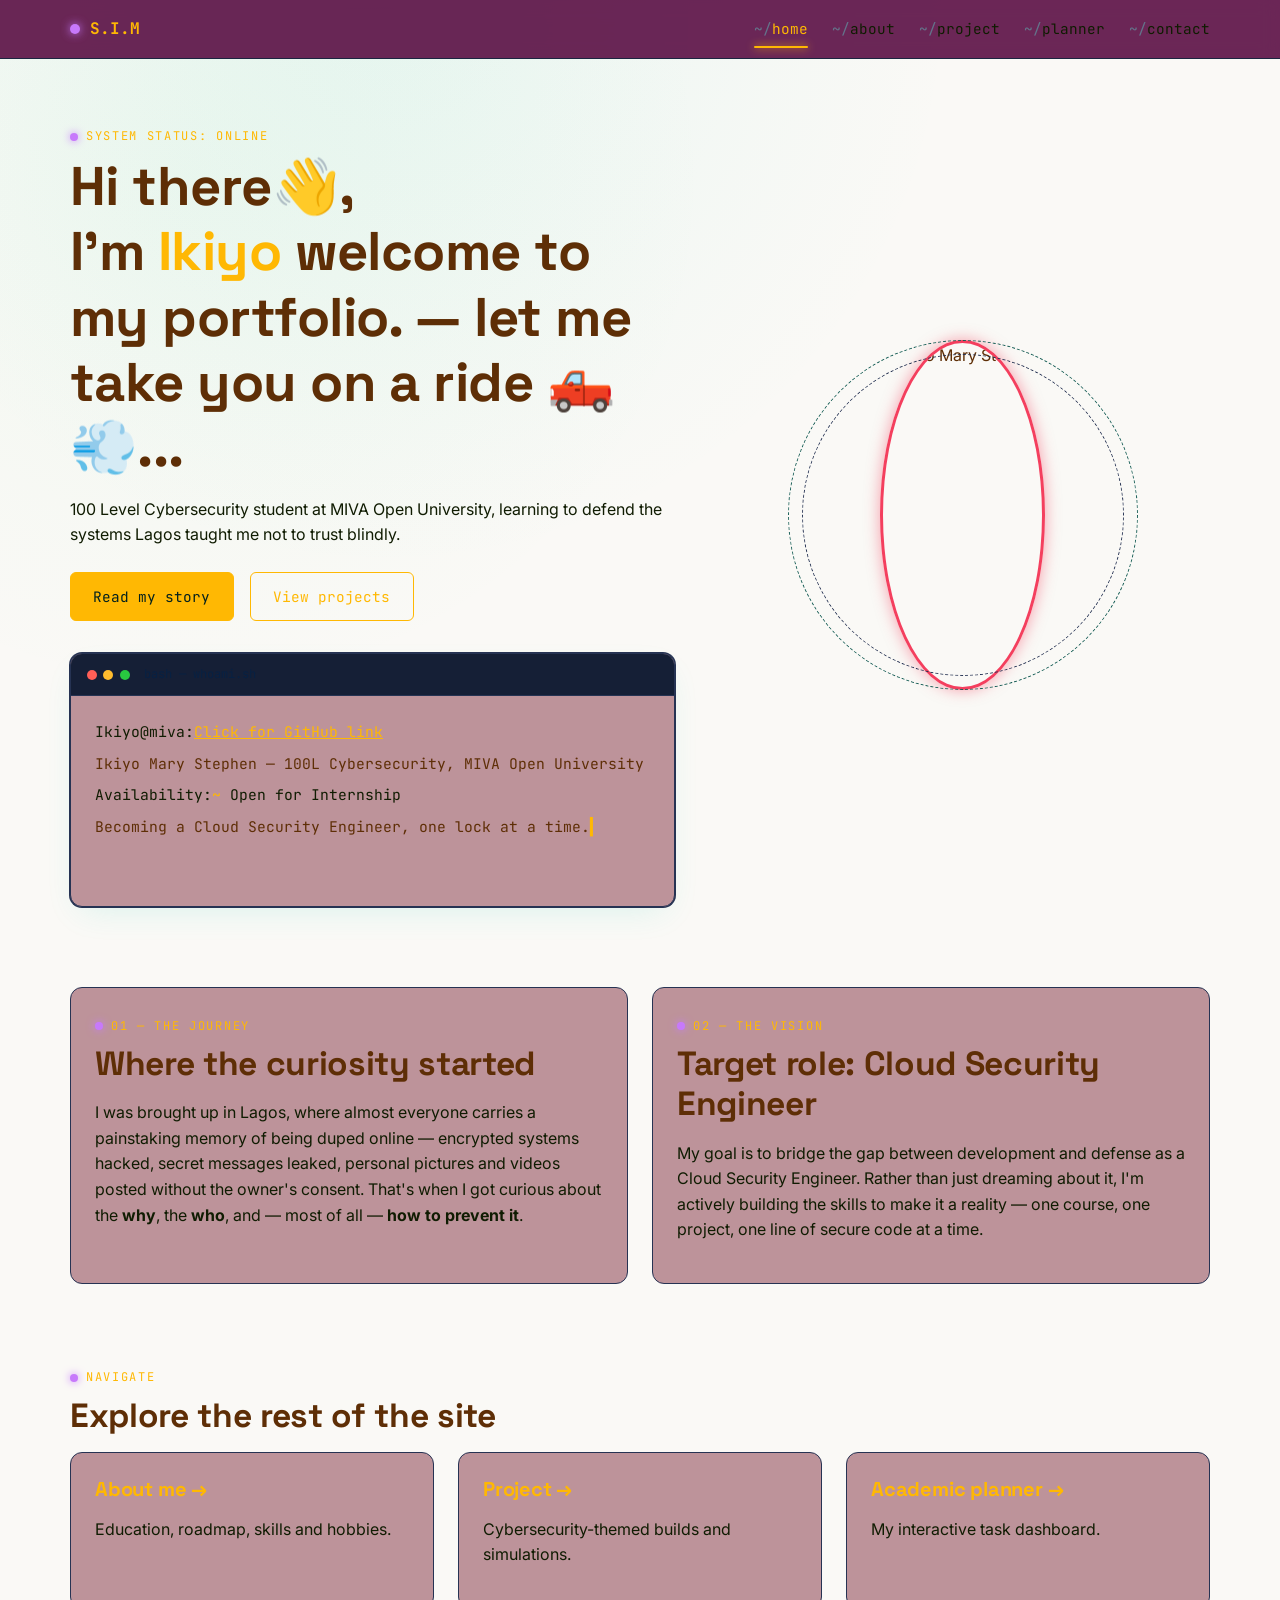
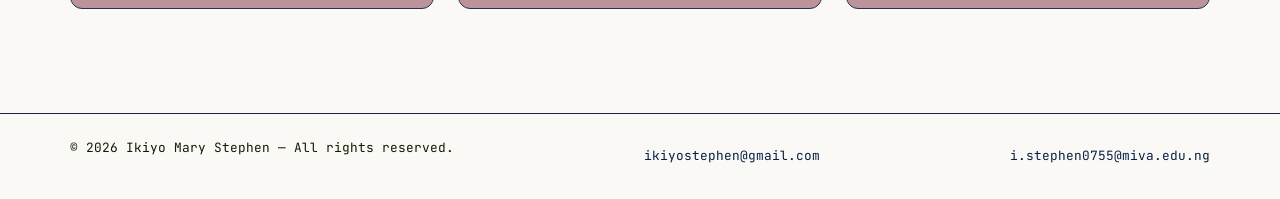
==== index.html @ 2f730856 "initial commit: uploading stephen files" ====
<!DOCTYPE html>
<html lang="en">
<head>
  <meta charset="UTF-8">
  <meta name="viewport" content="width=device-width, initial-scale=1.0">
  <title>Ikiyo Mary Stephen | Cybersecurity Portfolio</title>
  <meta name="description" content="Portfolio of Ikiyo Mary Stephen, 100 Level Cybersecurity student at MIVA Open University.">
  <link rel="preconnect" href="https://fonts.googleapis.com">
  <link href="https://fonts.googleapis.com/css2?family=Space+Grotesk:wght@500;600;700&family=Inter:wght@400;500;600&family=JetBrains+Mono:wght@400;500&display=swap" rel="stylesheet">
  <link rel="stylesheet" href="CSS/style.css">
</head>
<body>

  <!-- ===== HEADER / GLOBAL NAV (semantic <header> + <nav>) ===== -->
  <header class="site-header">
    <div class="wrap nav">
      <a href="index.html" class="brand"><span class="brand-dot" aria-hidden="true"></span><strong>S.I.M</strong></a>
      <button class="nav-toggle" aria-label="Toggle navigation menu" aria-expanded="false" aria-controls="primaryNav">☰</button>
      <ul class="nav-links" id="primaryNav">
        <li><a href="index.html" aria-current="page">home</a></li>
        <li><a href="about.html">about</a></li>
        <li><a href="project.html">project</a></li>
        <li><a href="planner.html">planner</a></li>
        <li><a href="contact.html">contact</a></li>
      </ul>
    </div>
  </header>

  <main>
    <!-- ===== HERO ===== -->
    <section class="hero">
      <div class="wrap hero-grid">
        <div>
          <p class="eyebrow">System status: online</p>
          <h1>Hi there👋,<br>I'm <span style="color:var(--color-teal)">Ikiyo</span> welcome to my portfolio. — let me take you on a ride 🛻💨...</h1>
          <p>100 Level Cybersecurity student at MIVA Open University, learning to defend the systems Lagos taught me not to trust blindly.</p>
          <div class="flex" style="margin-top:1.5rem; flex-wrap:wrap;">
            <a href="about.html" class="btn btn-solid">Read my story</a>
            <a href="project.html" class="btn">View projects</a>
          </div>

          <div class="terminal" style="margin-top:2rem;">
            <div class="terminal-bar">
              <span class="terminal-dot red"></span>
              <span class="terminal-dot amber"></span>
              <span class="terminal-dot green"></span>
              <span class="terminal-title">bash — whoami.sh</span>
            </div>
            <div class="terminal-body">
              <p class="terminal-line"><span class="prompt"></span>Ikiyo@miva:<span class="path"><a href="https://github.com/IKIYO-M" target="_blank" rel="noopener noreferrer">Click for GitHub link</a></span></p>
              <p class="terminal-line terminal-output">Ikiyo Mary Stephen — 100L Cybersecurity, MIVA Open University</p>
              <p class="terminal-line"><span class="prompt"></span >Availability:<span class="path">~</span> Open for Internship</p>
              <p class="terminal-line terminal-output type-cursor">Becoming a Cloud Security Engineer, one lock at a time.</p>
            </div>
          </div>
        </div>

        <!-- Professional photograph  -->
        <div class="avatar-frame" role="img" aria-label="Ikiyo Mary Stephen's photograph">
          <div class="avatar-ring" aria-hidden="true"></div>
          <div class="avatar-ring ring-2" aria-hidden="true"></div>
            <span> <img src="assets/profile.jpg" alt="Ikiyo Mary Stephen" class="hero-avatar"></span>
        </div>
      </div>
    </section>

    <!-- ===== MY BIOGRAPHY ===== -->
    <section class="section section--tight">
      <div class="wrap grid grid-2">
        <article class="bio-card">
          <p class="eyebrow">01 — The journey</p>
          <h2>Where the curiosity started</h2>
          <p>I was brought up in Lagos, where almost everyone carries a painstaking memory of being duped online — encrypted systems hacked, secret messages leaked, personal pictures and videos posted without the owner's consent. That's when I got curious about the <strong>why</strong>, the <strong>who</strong>, and — most of all — <strong>how to prevent it</strong>.</p>
        </article>
        <article class="bio-card">
          <p class="eyebrow">02 — The vision</p>
          <h2>Target role: Cloud Security Engineer</h2>
          <p>My goal is to bridge the gap between development and defense as a Cloud Security Engineer. Rather than just dreaming about it, I'm actively building the skills to make it a reality — one course, one project, one line of secure code at a time.</p>
        </article>
      </div>
    </section>

    <!-- ===== QUICK LINKS ===== -->
    <section class="section section--tight">
      <div class="wrap">
        <p class="eyebrow">Navigate</p>
        <h2>Explore the rest of the site</h2>
        <div class="grid grid-3">
          <a href="about.html" class="bio-card" style="text-decoration:none; color:inherit;">
            <h3 style="color:var(--color-teal)">About me →</h3>
            <p>Education, roadmap, skills and hobbies.</p>
          </a>
          <a href="project.html" class="bio-card" style="text-decoration:none; color:inherit;">
            <h3 style="color:var(--color-teal)">Project →</h3>
            <p>Cybersecurity-themed builds and simulations.</p>
          </a>
          <a href="planner.html" class="bio-card" style="text-decoration:none; color:inherit;">
            <h3 style="color:var(--color-teal)">Academic planner →</h3>
            <p>My interactive task dashboard.</p>
          </a>
        </div>
      </div>
    </section>
  </main>

  <!-- ===== FOOTER ===== -->
  <footer class="site-footer">
    <div class="wrap">
      <p>&copy; 2026 Ikiyo Mary Stephen — All rights reserved.</p>
      <a href="mailto:ikiyostephen@gmail.com">ikiyostephen@gmail.com</a>
      <a href="mailto:i.stephen0755@miva.edu.ng">i.stephen0755@miva.edu.ng</a>
    </div>
  </footer>

  <script src="JAVASCRIPT/nav.js"></script>
  <script src="JAVASCRIPT/script.js"></script>
  <script src="JAVASCRIPT/validation.js"></script>
  <script src="JAVASCRIPT/planner.js"></script>
</body>
</html>
---- CSS/style.css ----
/* ============================================================
   IKIYO MARY STEPHEN — CYBERSECURITY PORTFOLIO
   ============================================================
   WHAT TO DO
   1. Design tokens (custom properties)
   2. Reset & base
   3. Layout utilities (Grid / Flexbox)
   4. Navigation
   5. Buttons & links
   6. Hero / terminal signature element
   7. Cards (bio, project, roadmap, planner, contact)
   8. Tables & lists
   9. Forms
   10. Footer
   11. Animations
   12. Responsive breakpoints
   ============================================================ */

/* -------------------- 1. DESIGN TOKENS -------------------- */
:root {
  /* Colour system — deep blues & slate with a teal / neon-green
     accent pair, built for a cybersecurity subject matter. */
  --color-bg: #faf9f6;
  --color-bg-panel: #bd939a;
  --color-bg-panel-alt: #151f36;
  --color-border: #263353;
  --color-border-soft: #1b2540;

  --color-slate: #64748b;
  --color-slate-light: #082143;
  --color-text: #5e2e06;
  --color-text-dim: #101c02;

  --color-teal: #ffb803;
  --color-teal-dim: #175e56;
  --color-green: #c779fb;
  --color-red: #ff6b7a;
  --color-amber: #e1a408;

  --font-display: 'Space Grotesk', 'Segoe UI', sans-serif;
  --font-body: 'Inter', 'Segoe UI', sans-serif;
  --font-mono: 'JetBrains Mono', 'Courier New', monospace;

  --radius-sm: 6px;
  --radius-md: 12px;
  --radius-lg: 20px;

  --space-1: 0.5rem;
  --space-2: 1rem;
  --space-3: 1.5rem;
  --space-4: 2.5rem;
  --space-5: 4rem;

  --max-width: 1140px;
  --shadow-glow: 0 0 0 1px var(--color-border), 0 12px 32px -12px rgba(45, 212, 191, 0.18);
}

/* -------------------- 2. RESET & BASE -------------------- */
*, *::before, *::after { box-sizing: border-box; }

html {
  scroll-behavior: smooth;
}

@media (prefers-reduced-motion: reduce) {
  html { scroll-behavior: auto; }
  *, *::before, *::after {
    animation-duration: 0.01ms !important;
    animation-iteration-count: 1 !important;
    transition-duration: 0.01ms !important;
  }
}

body {
  margin: 0;
  background-color: var(--color-bg);
  background-image:
    radial-gradient(circle at 30% 0%, rgba(45, 212, 191, 0.08), transparent 45%),
    radial-gradient(circle at 15% 20%, rgba(74, 222, 128, 0.05), transparent 40%);
  background-attachment: fixed;
  color: var(--color-text);
  font-family: var(--font-body);
  line-height: 1.6;
  -webkit-font-smoothing: antialiased;
}

/* --- HERO PROFILE PICTURE STYLING --- */
.hero-avatar {
  width: 350%;           
  height: 350px;          
  border-radius: 50%;     
  object-fit: cover;      
  display: block;        
  margin: 0 auto;        
  border: 3px solid #f43f5e; 
  box-shadow: 0 0 15px rgba(244, 63, 94, 0.5); 
}

h1, h2, h3, h4 {
  font-family: var(--font-display);
  line-height: 1.2;
  margin: 0 0 var(--space-2);
  letter-spacing: -0.01em;
}

h1 { font-size: clamp(2.1rem, 4vw + 1rem, 3.4rem); }
h2 { font-size: clamp(1.5rem, 2vw + 1rem, 2.1rem); }
h3 { font-size: 1.25rem; }

p { margin: 0 0 var(--space-2); color: var(--color-text-dim); }

a { color: var(--color-teal); }

img { max-width: 100%; display: inside; }

.eyebrow {
  font-family: var(--font-mono);
  text-transform: uppercase;
  letter-spacing: 0.14em;
  font-size: 0.75rem;
  color: var(--color-teal);
  display: inline-flex;
  align-items: center;
  gap: 0.5rem;
  margin-bottom: var(--space-1);
}

.eyebrow::before {
  content: '';
  width: 8px;
  height: 8px;
  border-radius: 50%;
  background: var(--color-green);
  box-shadow: 0 0 8px var(--color-green);
}

:focus-visible {
  outline: 2px solid var(--color-teal);
  outline-offset: 3px;
  border-radius: 4px;
}

/* -------------------- 3. LAYOUT UTILITIES -------------------- */
.wrap {
  width: min(var(--max-width), 92%);
  margin-inline: auto;
}

.section {
  padding-block: var(--space-5);
}

.section--tight { padding-block: var(--space-4); }

.grid {
  display: grid;
  gap: var(--space-3);
}

.grid-2 { grid-template-columns: repeat(2, 1fr); }
.grid-3 { grid-template-columns: repeat(3, 1fr); }

.flex {
  display: flex;
  gap: var(--space-2);
}

.flex-between {
  display: flex;
  align-items: center;
  justify-content: space-between;
}

.stack { display: flex; flex-direction: column; gap: var(--space-2); }

/* -------------------- 4. NAVIGATION -------------------- */
.site-header {
  position: sticky;
  top: 0;
  z-index: 100;
  background: rgba(82, 2, 58, 0.85);
  backdrop-filter: blur(10px);
  border-bottom: 1px solid var(--color-border-soft);
}

.nav {
  display: flex;
  align-items: center;
  justify-content: space-between;
  padding-block: var(--space-2);
}

.brand {
  font-family: var(--font-mono);
  font-size: 1rem;
  color: var(--color-text);
  text-decoration: none;
  display: flex;
  align-items: center;
  gap: 0.6rem;
}

.brand strong { color: var(--color-teal); }

.brand .brand-dot {
  width: 10px;
  height: 10px;
  border-radius: 50%;
  background: var(--color-green);
  box-shadow: 0 0 10px var(--color-green);
  animation: pulse 2.4s ease-in-out infinite;
}

.nav-toggle {
  display: none;
  background: none;
  border: 1px solid var(--color-border);
  border-radius: var(--radius-sm);
  color: var(--color-text);
  padding: 0.4rem 0.6rem;
  font-size: 1.1rem;
  cursor: pointer;
}

.nav-links {
  display: flex;
  gap: var(--space-3);
  list-style: none;
  margin: 0;
  padding: 0;
  font-family: var(--font-mono);
  font-size: 0.9rem;
}

.nav-links a {
  color: var(--color-text-dim);
  text-decoration: none;
  position: relative;
  padding-bottom: 4px;
  transition: color 0.2s ease;
}

.nav-links a::before { content: '~/'; color: var(--color-slate); }

.nav-links a:hover { color: var(--color-text); }

.nav-links a[aria-current="page"] {
  color: var(--color-teal);
}

.nav-links a[aria-current="page"]::after {
  content: '';
  position: absolute;
  left: 0;
  right: 0;
  bottom: -6px;
  height: 2px;
  background: var(--color-teal);
  box-shadow: 0 0 8px var(--color-teal);
  border-radius: 2px;
}

/* -------------------- 5. BUTTONS & LINKS -------------------- */
.btn {
  font-family: var(--font-mono);
  font-size: 0.9rem;
  display: inline-flex;
  align-items: center;
  gap: 0.5rem;
  padding: 0.75rem 1.4rem;
  border-radius: var(--radius-sm);
  border: 1px solid var(--color-teal);
  color: var(--color-teal);
  background: transparent;
  text-decoration: none;
  cursor: pointer;
  transition: transform 0.18s ease, background 0.18s ease, color 0.18s ease, box-shadow 0.18s ease;
}

.btn:hover {
  background: var(--color-teal);
  color: #04211d;
  transform: translateY(-2px);
  box-shadow: 0 10px 24px -10px rgba(45, 212, 191, 0.55);
}

.btn-solid {
  background: var(--color-teal);
  color: #04211d;
}

.btn-solid:hover {
  background: #26c4b0;
  color: #04211d;
}

.btn-ghost {
  border-color: var(--color-border);
  color: var(--color-text-dim);
}

.btn-ghost:hover {
  background: var(--color-bg-panel-alt);
  color: var(--color-text);
  box-shadow: none;
}

/* -------------------- 6. HERO / TERMINAL SIGNATURE -------------------- */
.hero {
  padding-block: var(--space-5) var(--space-4);
}

.hero-grid {
  display: grid;
  grid-template-columns: 1.1fr 0.9fr;
  gap: var(--space-4);
  align-items: center;
}

.terminal {
  background: var(--color-bg-panel);
  border: 1px solid var(--color-border);
  border-radius: var(--radius-md);
  box-shadow: var(--shadow-glow);
  overflow: hidden;
  font-family: var(--font-mono);
}

.terminal-bar {
  display: flex;
  align-items: center;
  gap: 0.4rem;
  padding: 0.7rem 1rem;
  background: var(--color-bg-panel-alt);
  border-bottom: 1px solid var(--color-border);
}

.terminal-dot {
  width: 10px;
  height: 10px;
  border-radius: 50%;
}
.terminal-dot.red { background: #ff5f57; }
.terminal-dot.amber { background: #febc2e; }
.terminal-dot.green { background: #28c840; }

.terminal-title {
  margin-left: var(--space-1);
  font-size: 0.75rem;
  color: var(--color-slate-light);
}

.terminal-body {
  padding: var(--space-3);
  font-size: 0.92rem;
  min-height: 210px;
}

.terminal-body .prompt { color: var(--color-green); }
.terminal-body .path { color: var(--color-teal); }
.terminal-line { margin-bottom: 0.5rem; color: var(--color-text-dim); }
.terminal-output { color: var(--color-text); }

.type-cursor::after {
  content: '▍';
  color: var(--color-teal);
  animation: blink 1s step-start infinite;
}

.avatar-frame {
  position: relative;
  width: min(350px, 85vw);
  aspect-ratio: 1;
  margin-inline: auto;
  display: grid;
  place-items: center;
}

.avatar-ring {
  position: absolute;
  inset: 0;
  border-radius: 50%;
  border: 1px dashed var(--color-teal-dim);
  animation: spin 18s linear infinite;
}

.avatar-ring.ring-2 {
  inset: 14px;
  border-color: var(--color-border);
  animation-direction: reverse;
  animation-duration: 24s;
}

.avatar-placeholder {
  width: 76%;
  height: 76%;
  border-radius: 50%;
  background: linear-gradient(160deg, var(--color-bg-panel-alt), var(--color-bg-panel));
  border: 1px solid var(--color-border);
  display: grid;
  place-items: center;
  text-align: center;
  color: var(--color-slate-light);
  font-family: var(--font-mono);
  font-size: 0.78rem;
  padding: var(--space-2);
  gap: 0.4rem;
}

.avatar-placeholder .initials {
  font-family: var(--font-display);
  font-size: 2.4rem;
  color: var(--color-teal);
}

.status-pill {
  position: absolute;
  bottom: 6%;
  right: 4%;
  background: var(--color-bg-panel);
  border: 1px solid var(--color-green);
  color: var(--color-green);
  font-family: var(--font-mono);
  font-size: 0.7rem;
  padding: 0.35rem 0.7rem;
  border-radius: 999px;
  display: flex;
  align-items: center;
  gap: 0.4rem;
  box-shadow: 0 0 14px rgba(74, 222, 128, 0.35);
}

.status-pill::before {
  content: '';
  width: 7px;
  height: 7px;
  border-radius: 50%;
  background: var(--color-green);
}

/* -------------------- 7. CARDS -------------------- */
.panel {
  background: var(--color-bg-panel);
  border: 1px solid var(--color-border);
  border-radius: var(--radius-md);
  padding: var(--space-3);
}

.bio-card {
  background: var(--color-bg-panel);
  border: 1px solid var(--color-border);
  border-radius: var(--radius-md);
  padding: var(--space-3);
  position: relative;
  transition: transform 0.2s ease, border-color 0.2s ease;
}

.bio-card:hover {
  transform: translateY(-4px);
  border-color: var(--color-teal-dim);
}

.card-project {
  background: var(--color-bg-panel);
  border: 1px solid var(--color-border);
  border-radius: var(--radius-md);
  overflow: hidden;
  display: flex;
  flex-direction: column;
  transition: transform 0.22s ease, box-shadow 0.22s ease, border-color 0.22s ease;
}

.card-project:hover {
  transform: translateY(-6px);
  border-color: var(--color-teal-dim);
  box-shadow: var(--shadow-glow);
}

.img-placeholder {
  aspect-ratio: 16/9;
  background:
    repeating-linear-gradient(135deg, var(--color-bg-panel-alt), var(--color-bg-panel-alt) 10px, var(--color-bg-panel) 10px, var(--color-bg-panel) 20px);
  border-bottom: 1px solid var(--color-border);
  display: grid;
  place-items: center;
  color: var(--color-slate-light);
  font-family: var(--font-mono);
  font-size: 0.75rem;
  gap: 0.4rem;
  text-align: center;
  padding: var(--space-2);
}

.img-placeholder svg { opacity: 0.7; }

.card-project-body {
  padding: var(--space-3);
  display: flex;
  flex-direction: column;
  gap: 0.6rem;
  flex-grow: 1;
}

.tag-row { display: flex; flex-wrap: wrap; gap: 0.4rem; }

.tag {
  font-family: var(--font-mono);
  font-size: 0.7rem;
  padding: 0.2rem 0.55rem;
  border-radius: 999px;
  border: 1px solid var(--color-border);
  color: var(--color-slate-light);
}

.status-badge {
  font-family: var(--font-mono);
  font-size: 0.68rem;
  text-transform: uppercase;
  letter-spacing: 0.08em;
  padding: 0.25rem 0.6rem;
  border-radius: 999px;
  width: fit-content;
}

.status-badge.simulated {
  color: var(--color-amber);
  border: 1px solid var(--color-amber);
}

.status-badge.active {
  color: var(--color-green);
  border: 1px solid var(--color-green);
}

.card-project-links {
  margin-top: auto;
  display: flex;
  gap: var(--space-2);
  padding-top: var(--space-1);
}

/* Roadmap (real sequence — numbering carries meaning) */
.roadmap {
  list-style: none;
  margin: 0;
  padding: 0;
  display: flex;
  flex-direction: column;
  gap: var(--space-2);
  border-left: 2px solid var(--color-border);
}

.roadmap li {
  position: relative;
  padding: 0 0 var(--space-2) var(--space-3);
}

.roadmap li::before {
  content: attr(data-step);
  position: absolute;
  left: -19px;
  top: 0;
  width: 34px;
  height: 34px;
  border-radius: 50%;
  background: var(--color-bg-panel);
  border: 1px solid var(--color-teal);
  color: var(--color-teal);
  font-family: var(--font-mono);
  font-size: 0.75rem;
  display: grid;
  place-items: center;
}

.roadmap li[data-done="true"]::before {
  background: var(--color-teal);
  color: #04211d;
}

.roadmap h4 { margin-bottom: 0.25rem; }
.roadmap .roadmap-status {
  font-family: var(--font-mono);
  font-size: 0.7rem;
  color: var(--color-slate-light);
}

/* -------------------- 8. TABLES & LISTS -------------------- */
.skills-table {
  width: 100%;
  border-collapse: collapse;
  font-size: 0.94rem;
  overflow: hidden;
  border-radius: var(--radius-md);
  border: 1px solid var(--color-border);
}

.skills-table th, .skills-table td {
  padding: 0.85rem 1rem;
  text-align: left;
  border-bottom: 1px solid var(--color-border);
}

.skills-table thead th {
  background: var(--color-bg-panel-alt);
  font-family: var(--font-mono);
  font-size: 0.75rem;
  text-transform: uppercase;
  letter-spacing: 0.06em;
  color: var(--color-teal);
}

.skills-table tbody tr:hover { background: rgba(45, 212, 191, 0.05); }
.skills-table tbody tr:last-child td { border-bottom: none; }

.level-bar {
  display: inline-block;
  width: 90px;
  height: 6px;
  background: var(--color-border);
  border-radius: 999px;
  overflow: hidden;
  vertical-align: middle;
  margin-right: 0.5rem;
}

.level-bar span {
  display: block;
  height: 100%;
  background: linear-gradient(90deg, var(--color-teal), var(--color-green));
}

.list-plain, .list-hobbies {
  list-style: none;
  margin: 0;
  padding: 0;
  display: grid;
  grid-template-columns: repeat(2, 1fr);
  gap: 0.6rem;
}

.list-hobbies li {
  background: var(--color-bg-panel);
  border: 1px solid var(--color-border);
  border-radius: var(--radius-sm);
  padding: 0.65rem 0.9rem;
  display: flex;
  align-items: center;
  gap: 0.6rem;
  font-size: 0.92rem;
}

/* -------------------- 9. FORMS -------------------- */
.field {
  display: flex;
  flex-direction: column;
  gap: 0.4rem;
  margin-bottom: var(--space-2);
}

.field label {
  font-family: var(--font-mono);
  font-size: 0.78rem;
  color: var(--color-slate-light);
  text-transform: uppercase;
  letter-spacing: 0.05em;
}

.field input,
.field textarea {
  background: var(--color-bg-panel-alt);
  border: 1px solid var(--color-border);
  border-radius: var(--radius-sm);
  color: var(--color-text);
  padding: 0.75rem 0.9rem;
  font-family: var(--font-body);
  font-size: 0.95rem;
  transition: border-color 0.18s ease, box-shadow 0.18s ease;
}

.field input:focus,
.field textarea:focus {
  outline: none;
  border-color: var(--color-teal);
  box-shadow: 0 0 0 3px rgba(45, 212, 191, 0.15);
}

.field.has-error input,
.field.has-error textarea {
  border-color: var(--color-red);
}

.error-text {
  font-family: var(--font-mono);
  font-size: 0.76rem;
  color: var(--color-red);
  min-height: 1.1em;
}

.form-status {
  font-family: var(--font-mono);
  font-size: 0.9rem;
  padding: 0.85rem 1rem;
  border-radius: var(--radius-sm);
  margin-top: var(--space-2);
  display: none;
}

.form-status.success {
  display: block;
  background: rgba(74, 222, 128, 0.08);
  border: 1px solid var(--color-green);
  color: var(--color-green);
}

.form-status.error {
  display: block;
  background: rgba(255, 107, 122, 0.08);
  border: 1px solid var(--color-red);
  color: var(--color-red);
}

/* Planner-specific */
.planner-input-row {
  display: flex;
  gap: var(--space-2);
  margin-bottom: var(--space-3);
}

.planner-input-row input {
  flex: 1;
}

.task-list {
  list-style: none;
  margin: 0;
  padding: 0;
  display: flex;
  flex-direction: column;
  gap: 0.6rem;
}

.task-item {
  display: flex;
  align-items: center;
  gap: 0.8rem;
  background: var(--color-bg-panel);
  border: 1px solid var(--color-border);
  border-radius: var(--radius-sm);
  padding: 0.8rem 1rem;
  animation: slideIn 0.25s ease;
}

.task-item .task-check {
  width: 20px;
  height: 20px;
  border-radius: 5px;
  border: 1px solid var(--color-teal);
  background: transparent;
  cursor: pointer;
  flex-shrink: 0;
  display: grid;
  place-items: center;
  color: var(--color-teal);
  font-size: 0.8rem;
}

.task-item.completed .task-check {
  background: var(--color-teal);
  color: #04211d;
}

.task-item .task-text {
  flex: 1;
  word-break: break-word;
}

.task-item.completed .task-text {
  text-decoration: line-through;
  color: var(--color-slate);
}

.task-item .task-delete {
  background: none;
  border: 1px solid var(--color-border);
  color: var(--color-slate-light);
  border-radius: var(--radius-sm);
  padding: 0.35rem 0.6rem;
  cursor: pointer;
  font-family: var(--font-mono);
  font-size: 0.75rem;
  transition: color 0.18s ease, border-color 0.18s ease;
}

.task-item .task-delete:hover {
  color: var(--color-red);
  border-color: var(--color-red);
}

.planner-empty {
  text-align: center;
  padding: var(--space-4) var(--space-2);
  color: var(--color-slate-light);
  font-family: var(--font-mono);
  font-size: 0.88rem;
  border: 1px dashed var(--color-border);
  border-radius: var(--radius-md);
}

.planner-stats {
  display: flex;
  gap: var(--space-3);
  font-family: var(--font-mono);
  font-size: 0.8rem;
  color: var(--color-slate-light);
  margin-bottom: var(--space-2);
}

.planner-stats strong { color: var(--color-teal); }

/* Media placeholder (about page) */
.media-placeholder {
  width: 100%;
  border-radius: var(--radius-md);
  border: 1px solid var(--color-border);
  background: var(--color-bg-panel);
}

.media-note {
  font-family: var(--font-mono);
  font-size: 0.78rem;
  color: var(--color-slate-light);
  margin-top: 0.5rem;
}

/* -------------------- 10. FOOTER -------------------- */
.site-footer {
  border-top: 1px solid var(--color-border-soft);
  padding-block: var(--space-3);
  margin-top: var(--space-5);
}

.site-footer .wrap {
  display: flex;
  align-items: center;
  justify-content: space-between;
  flex-wrap: wrap;
  gap: var(--space-2);
  font-family: var(--font-mono);
  font-size: 0.8rem;
  color: var(--color-slate-light);
}

.site-footer a { color: var(--color-slate-light); text-decoration: none; }
.site-footer a:hover { color: var(--color-teal); }

/* -------------------- 11. ANIMATIONS -------------------- */
@keyframes blink { 50% { opacity: 0; } }
@keyframes pulse {
  0%, 100% { opacity: 1; transform: scale(1); }
  50% { opacity: 0.55; transform: scale(0.85); }
}
@keyframes spin { to { transform: rotate(360deg); } }
@keyframes slideIn {
  from { opacity: 0; transform: translateY(-6px); }
  to { opacity: 1; transform: translateY(0); }
}
@keyframes fadeUp {
  from { opacity: 0; transform: translateY(14px); }
  to { opacity: 1; transform: translateY(0); }
}
.section, .hero { animation: fadeUp 0.5s ease both; }

/* -------------------- 12. RESPONSIVE -------------------- */
@media (max-width: 900px) {
  .hero-grid { grid-template-columns: 1fr; }
  .avatar-frame { order: -1; }
  .grid-3 { grid-template-columns: repeat(2, 1fr); }
}

@media (max-width: 720px) {
  .nav-toggle { display: inline-flex; }

  .nav-links {
    position: absolute;
    top: 100%;
    left: 0;
    right: 0;
    background: var(--color-bg-panel);
    border-bottom: 1px solid var(--color-border);
    flex-direction: column;
    padding: var(--space-2);
    gap: var(--space-2);
    display: none;
  }

  .nav-links.open { display: flex; }

  .grid-2, .grid-3 { grid-template-columns: 1fr; }
  .list-plain, .list-hobbies { grid-template-columns: 1fr; }
  .planner-input-row { flex-direction: column; }
  .site-footer .wrap { flex-direction: column; align-items: flex-start; }
}

@media (max-width: 480px) {
  .terminal-body { font-size: 0.82rem; }
}
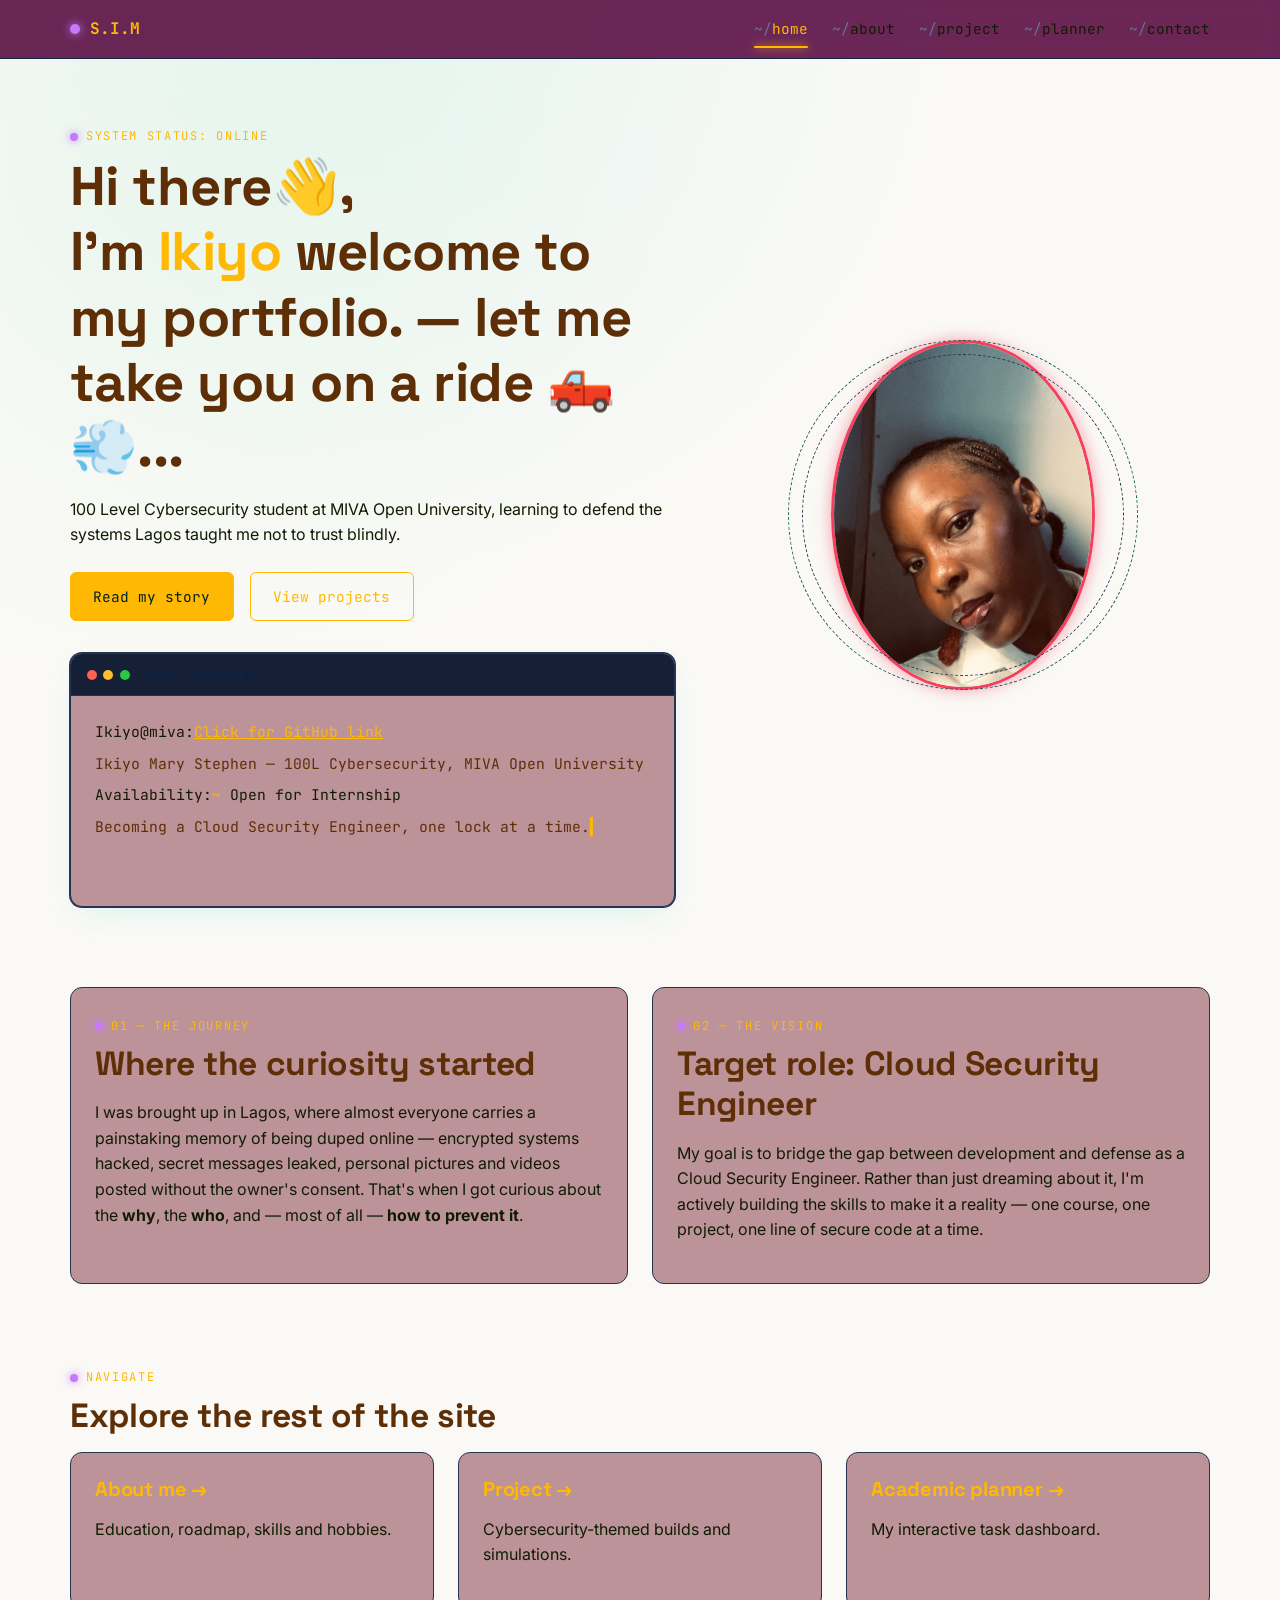
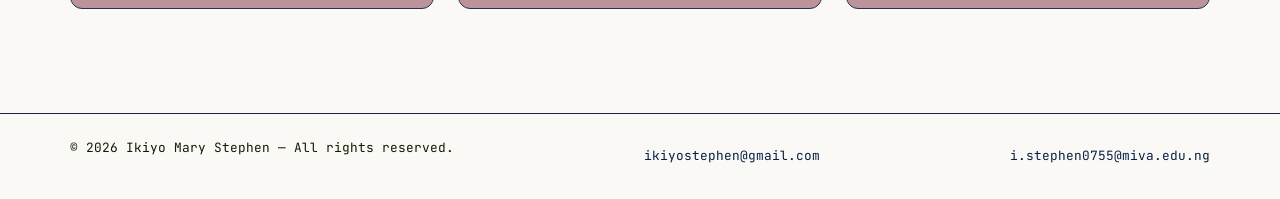
==== commit 20f9d195: "fix: changed absolute path to relative path" ====
--- a/index.html
+++ b/index.html
@@ -59,7 +59,7 @@
         <div class="avatar-frame" role="img" aria-label="Ikiyo Mary Stephen's photograph">
           <div class="avatar-ring" aria-hidden="true"></div>
           <div class="avatar-ring ring-2" aria-hidden="true"></div>
-            <span> <img src="assets/profile.jpg" alt="Ikiyo Mary Stephen" class="hero-avatar"></span>
+            <span> <img src="assets/pics.jpg" alt="Ikiyo Mary Stephen" class="hero-avatar"></span>
         </div>
       </div>
     </section>
